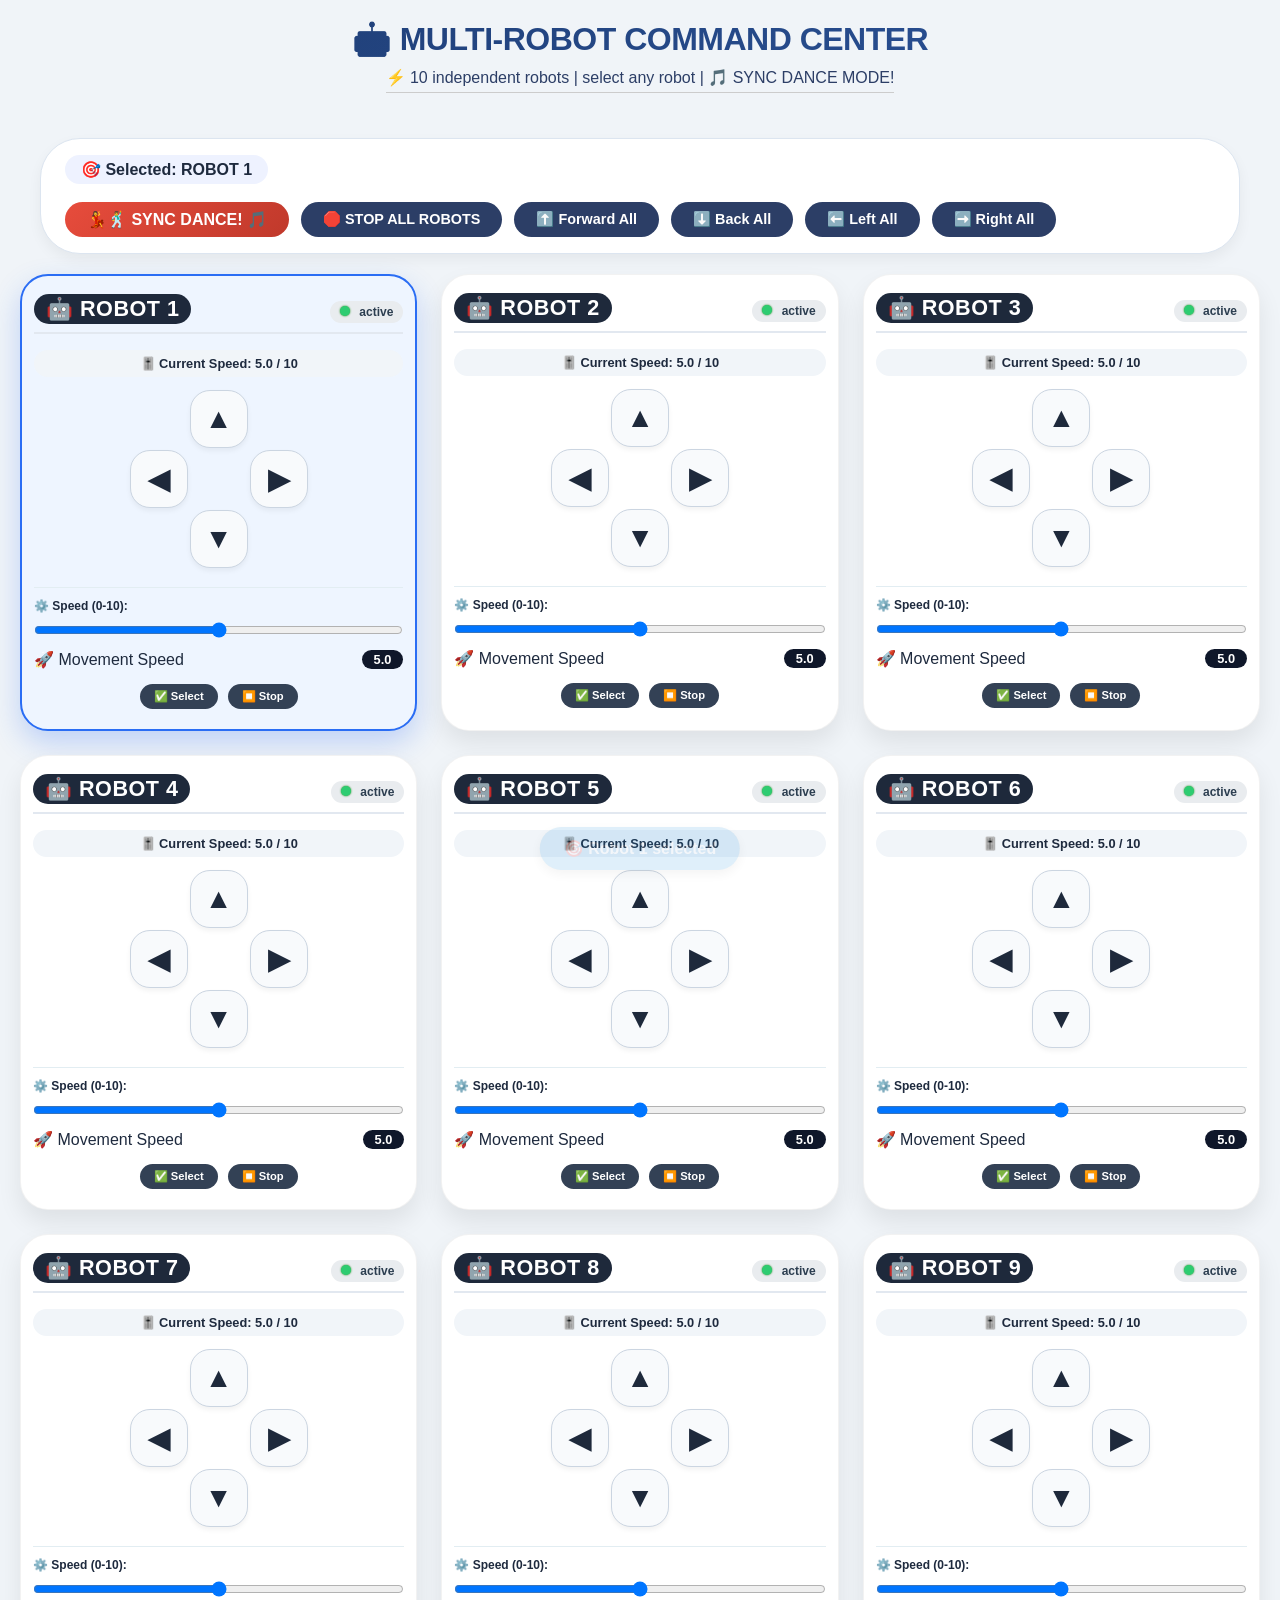
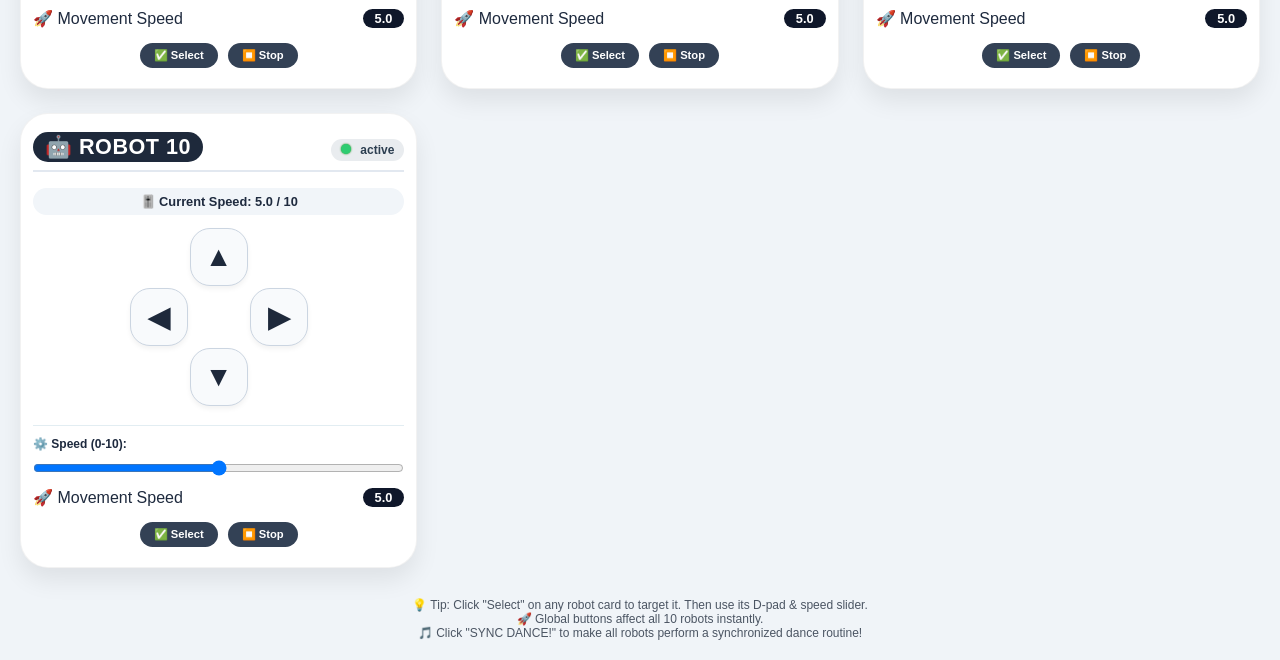
==== templates/index.html @ 6826fd9e "flask-robots-hw Initial commit" ====
<!DOCTYPE html>
<html lang="en">
<head>
    <meta charset="UTF-8">
    <meta name="viewport" content="width=device-width, initial-scale=1.0, user-scalable=no">
    <title>Multi-Robot Control Center | 10 Robots with Sync Dance!</title>
    <style>
        * {
            box-sizing: border-box;
            user-select: none;
        }

        body {
            font-family: 'Segoe UI', Tahoma, Geneva, Verdana, sans-serif;
            background: #f0f4f8;
            margin: 0;
            padding: 20px;
            color: #1e2a3e;
        }

        h1 {
            text-align: center;
            margin-top: 0;
            margin-bottom: 10px;
            font-size: 2rem;
            letter-spacing: -0.5px;
            background: linear-gradient(135deg, #1e3c72, #2a5298);
            -webkit-background-clip: text;
            background-clip: text;
            color: transparent;
        }

        .sub {
            text-align: center;
            color: #2c3e66;
            margin-bottom: 25px;
            font-weight: 500;
            border-bottom: 1px solid #ccc;
            display: inline-block;
            width: auto;
            margin-left: auto;
            margin-right: auto;
            padding-bottom: 5px;
        }

        /* robot grid */
        .robot-grid {
            display: grid;
            grid-template-columns: repeat(auto-fit, minmax(320px, 1fr));
            gap: 24px;
            max-width: 1400px;
            margin: 0 auto 30px auto;
        }

        /* robot card */
        .robot-card {
            background: white;
            border-radius: 28px;
            box-shadow: 0 12px 24px rgba(0, 0, 0, 0.08);
            padding: 18px 12px 20px 12px;
            transition: all 0.2s ease;
            border: 1px solid rgba(0, 0, 0, 0.05);
            position: relative;
        }

        .robot-card.selected {
            background: #eef5ff;
            border: 2px solid #2a6df4;
            box-shadow: 0 12px 28px rgba(42, 109, 244, 0.25);
        }

        /* Dancing animation */
        .robot-card.dancing {
            animation: danceShake 0.3s ease-in-out infinite;
            background: linear-gradient(135deg, #ffe6f0, #fff0e6);
        }

        @keyframes danceShake {
            0%, 100% { transform: translateX(0) rotate(0deg); }
            25% { transform: translateX(-3px) rotate(-1deg); }
            75% { transform: translateX(3px) rotate(1deg); }
        }

        .robot-header {
            display: flex;
            justify-content: space-between;
            align-items: baseline;
            border-bottom: 2px solid #e2e8f0;
            padding-bottom: 8px;
            margin-bottom: 16px;
            flex-wrap: wrap;
        }

        .robot-name {
            font-weight: 800;
            font-size: 1.35rem;
            background: #1e293b;
            display: inline-block;
            padding: 2px 12px;
            border-radius: 40px;
            color: white;
            letter-spacing: 0.5px;
        }

        .robot-status {
            font-size: 0.75rem;
            background: #e9ecef;
            padding: 4px 10px;
            border-radius: 30px;
            font-weight: 600;
            color: #2c3e50;
        }

        .status-led {
            display: inline-block;
            width: 10px;
            height: 10px;
            border-radius: 10px;
            background-color: #2ecc71;
            margin-right: 6px;
            box-shadow: 0 0 2px green;
        }

        .speed-preview {
            font-size: 0.8rem;
            text-align: center;
            background: #f1f5f9;
            margin: 10px 0;
            padding: 6px;
            border-radius: 60px;
            font-weight: 600;
        }

        /* d-pad style */
        .dpad {
            display: flex;
            justify-content: center;
            margin: 12px 0;
        }

        .dpad table {
            margin: 0 auto;
            border-collapse: collapse;
        }

        .dpad button {
            width: 58px;
            height: 58px;
            font-size: 28px;
            font-weight: bold;
            background: #f8fafc;
            border: 1.5px solid #cbd5e1;
            border-radius: 20px;
            cursor: pointer;
            transition: 0.1s linear;
            box-shadow: 0 3px 5px rgba(0,0,0,0.05);
            color: #1e293b;
        }

        .dpad button:active {
            transform: scale(0.94);
            background: #e2e8f0;
        }

        .dpad button:hover {
            background: #eef2ff;
            border-color: #3b82f6;
        }

        /* speed slider row */
        .speed-control {
            margin-top: 18px;
            padding-top: 8px;
            border-top: 1px solid #e2edf2;
        }

        .speed-control input {
            width: 100%;
            margin: 8px 0;
        }

        .speed-value {
            font-weight: 700;
            background: #0f172a;
            display: inline-block;
            padding: 2px 12px;
            border-radius: 24px;
            color: white;
            font-size: 0.8rem;
        }

        .action-buttons {
            display: flex;
            gap: 10px;
            margin-top: 15px;
            justify-content: center;
        }

        .action-buttons button {
            background: #334155;
            border: none;
            padding: 6px 14px;
            border-radius: 40px;
            color: white;
            font-weight: 600;
            cursor: pointer;
            font-size: 0.7rem;
            transition: 0.1s;
        }

        .action-buttons button:active {
            transform: scale(0.95);
        }

        .select-btn {
            background: #2563eb;
        }

        .stop-btn {
            background: #dc2626;
        }

        .global-panel {
            background: white;
            border-radius: 40px;
            max-width: 1200px;
            margin: 20px auto;
            padding: 16px 24px;
            display: flex;
            flex-wrap: wrap;
            justify-content: space-between;
            align-items: center;
            gap: 18px;
            box-shadow: 0 6px 14px rgba(0, 0, 0, 0.05);
            border: 1px solid #dce5f0;
        }

        .global-commands {
            display: flex;
            gap: 12px;
            flex-wrap: wrap;
        }

        .global-commands button {
            background: #2c3e66;
            border: none;
            padding: 8px 22px;
            border-radius: 60px;
            font-weight: bold;
            color: white;
            cursor: pointer;
            font-size: 0.9rem;
            transition: 0.1s;
        }

        .global-commands button:active {
            transform: scale(0.96);
        }

        /* Special dance button style */
        .dance-btn {
            background: linear-gradient(135deg, #e74c3c, #c0392b) !important;
            font-size: 1rem !important;
            animation: pulse 1.5s infinite;
        }

        @keyframes pulse {
            0%, 100% { transform: scale(1); box-shadow: 0 0 0 0 rgba(231, 76, 60, 0.7); }
            50% { transform: scale(1.05); box-shadow: 0 0 0 10px rgba(231, 76, 60, 0); }
        }

        .selected-info {
            background: #eef2ff;
            padding: 5px 16px;
            border-radius: 40px;
            font-weight: 600;
        }

        footer {
            text-align: center;
            font-size: 0.75rem;
            margin-top: 30px;
            color: #4b5563;
        }

        /* Command feedback popup */
        .command-feedback {
            position: absolute;
            background: rgba(0,0,0,0.85);
            color: white;
            padding: 4px 10px;
            border-radius: 20px;
            font-size: 11px;
            font-weight: bold;
            z-index: 100;
            white-space: nowrap;
            pointer-events: none;
        }

        @media (max-width: 700px) {
            .robot-grid {
                grid-template-columns: 1fr;
            }
            .dpad button {
                width: 48px;
                height: 48px;
                font-size: 24px;
            }
        }
    </style>
</head>
<body>

<h1>🤖 MULTI-ROBOT COMMAND CENTER</h1>
<div style="text-align: center;">
    <div class="sub">⚡ 10 independent robots | select any robot | 🎵 SYNC DANCE MODE!</div>
</div>

<!-- GLOBAL ACTION BAR with DANCE BUTTON added -->
<div class="global-panel">
    <div class="selected-info">
        🎯 Selected: <span id="selectedRobotId">None</span>
    </div>
    <div class="global-commands">
        <button id="danceButton" class="dance-btn">💃🕺 SYNC DANCE! 🎵</button>
        <button id="globalStopAll">🛑 STOP ALL ROBOTS</button>
        <button id="globalForwardAll">⬆️ Forward All</button>
        <button id="globalBackAll">⬇️ Back All</button>
        <button id="globalLeftAll">⬅️ Left All</button>
        <button id="globalRightAll">➡️ Right All</button>
    </div>
</div>

<!-- ROBOTS GRID: 10 cards -->
<div class="robot-grid" id="robotsGrid"></div>

<footer>
    💡 Tip: Click "Select" on any robot card to target it. Then use its D-pad & speed slider.<br>
    🚀 Global buttons affect all 10 robots instantly.<br>
    🎵 Click "SYNC DANCE!" to make all robots perform a synchronized dance routine!
</footer>

<script src="https://ajax.googleapis.com/ajax/libs/jquery/3.6.0/jquery.min.js"></script>
<script src="/static/js/logic.js"></script>
</body>
</html>
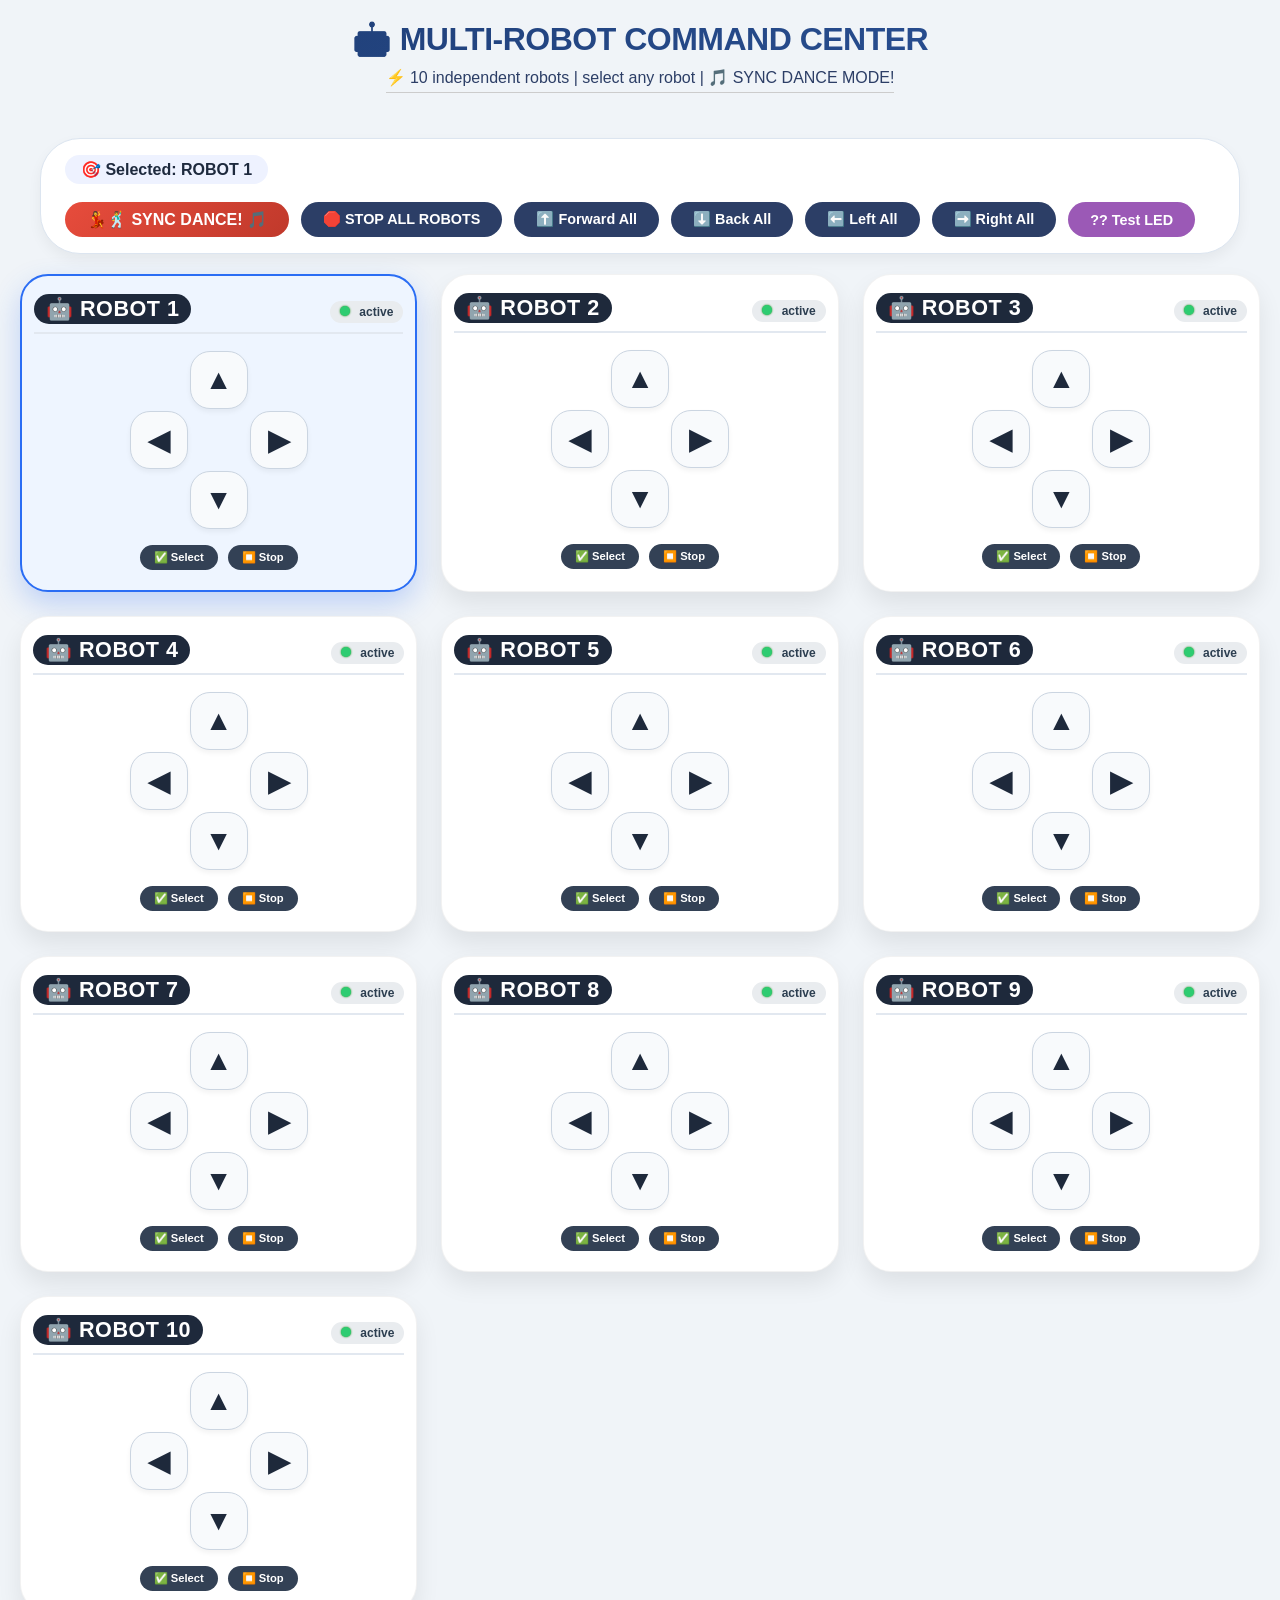
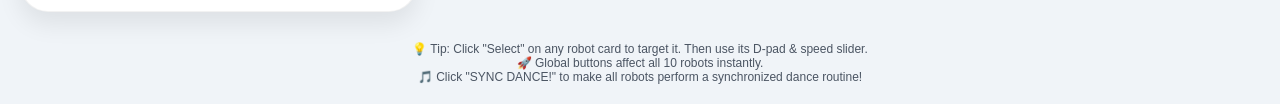
==== commit d965e458: "Multi robots app working for one robot" ====
--- a/templates/index.html
+++ b/templates/index.html
@@ -1,346 +1,347 @@
-<!DOCTYPE html>
-<html lang="en">
-<head>
-    <meta charset="UTF-8">
-    <meta name="viewport" content="width=device-width, initial-scale=1.0, user-scalable=no">
-    <title>Multi-Robot Control Center | 10 Robots with Sync Dance!</title>
-    <style>
-        * {
-            box-sizing: border-box;
-            user-select: none;
-        }
-
-        body {
-            font-family: 'Segoe UI', Tahoma, Geneva, Verdana, sans-serif;
-            background: #f0f4f8;
-            margin: 0;
-            padding: 20px;
-            color: #1e2a3e;
-        }
-
-        h1 {
-            text-align: center;
-            margin-top: 0;
-            margin-bottom: 10px;
-            font-size: 2rem;
-            letter-spacing: -0.5px;
-            background: linear-gradient(135deg, #1e3c72, #2a5298);
-            -webkit-background-clip: text;
-            background-clip: text;
-            color: transparent;
-        }
-
-        .sub {
-            text-align: center;
-            color: #2c3e66;
-            margin-bottom: 25px;
-            font-weight: 500;
-            border-bottom: 1px solid #ccc;
-            display: inline-block;
-            width: auto;
-            margin-left: auto;
-            margin-right: auto;
-            padding-bottom: 5px;
-        }
-
-        /* robot grid */
-        .robot-grid {
-            display: grid;
-            grid-template-columns: repeat(auto-fit, minmax(320px, 1fr));
-            gap: 24px;
-            max-width: 1400px;
-            margin: 0 auto 30px auto;
-        }
-
-        /* robot card */
-        .robot-card {
-            background: white;
-            border-radius: 28px;
-            box-shadow: 0 12px 24px rgba(0, 0, 0, 0.08);
-            padding: 18px 12px 20px 12px;
-            transition: all 0.2s ease;
-            border: 1px solid rgba(0, 0, 0, 0.05);
-            position: relative;
-        }
-
-        .robot-card.selected {
-            background: #eef5ff;
-            border: 2px solid #2a6df4;
-            box-shadow: 0 12px 28px rgba(42, 109, 244, 0.25);
-        }
-
-        /* Dancing animation */
-        .robot-card.dancing {
-            animation: danceShake 0.3s ease-in-out infinite;
-            background: linear-gradient(135deg, #ffe6f0, #fff0e6);
-        }
-
-        @keyframes danceShake {
-            0%, 100% { transform: translateX(0) rotate(0deg); }
-            25% { transform: translateX(-3px) rotate(-1deg); }
-            75% { transform: translateX(3px) rotate(1deg); }
-        }
-
-        .robot-header {
-            display: flex;
-            justify-content: space-between;
-            align-items: baseline;
-            border-bottom: 2px solid #e2e8f0;
-            padding-bottom: 8px;
-            margin-bottom: 16px;
-            flex-wrap: wrap;
-        }
-
-        .robot-name {
-            font-weight: 800;
-            font-size: 1.35rem;
-            background: #1e293b;
-            display: inline-block;
-            padding: 2px 12px;
-            border-radius: 40px;
-            color: white;
-            letter-spacing: 0.5px;
-        }
-
-        .robot-status {
-            font-size: 0.75rem;
-            background: #e9ecef;
-            padding: 4px 10px;
-            border-radius: 30px;
-            font-weight: 600;
-            color: #2c3e50;
-        }
-
-        .status-led {
-            display: inline-block;
-            width: 10px;
-            height: 10px;
-            border-radius: 10px;
-            background-color: #2ecc71;
-            margin-right: 6px;
-            box-shadow: 0 0 2px green;
-        }
-
-        .speed-preview {
-            font-size: 0.8rem;
-            text-align: center;
-            background: #f1f5f9;
-            margin: 10px 0;
-            padding: 6px;
-            border-radius: 60px;
-            font-weight: 600;
-        }
-
-        /* d-pad style */
-        .dpad {
-            display: flex;
-            justify-content: center;
-            margin: 12px 0;
-        }
-
-        .dpad table {
-            margin: 0 auto;
-            border-collapse: collapse;
-        }
-
-        .dpad button {
-            width: 58px;
-            height: 58px;
-            font-size: 28px;
-            font-weight: bold;
-            background: #f8fafc;
-            border: 1.5px solid #cbd5e1;
-            border-radius: 20px;
-            cursor: pointer;
-            transition: 0.1s linear;
-            box-shadow: 0 3px 5px rgba(0,0,0,0.05);
-            color: #1e293b;
-        }
-
-        .dpad button:active {
-            transform: scale(0.94);
-            background: #e2e8f0;
-        }
-
-        .dpad button:hover {
-            background: #eef2ff;
-            border-color: #3b82f6;
-        }
-
-        /* speed slider row */
-        .speed-control {
-            margin-top: 18px;
-            padding-top: 8px;
-            border-top: 1px solid #e2edf2;
-        }
-
-        .speed-control input {
-            width: 100%;
-            margin: 8px 0;
-        }
-
-        .speed-value {
-            font-weight: 700;
-            background: #0f172a;
-            display: inline-block;
-            padding: 2px 12px;
-            border-radius: 24px;
-            color: white;
-            font-size: 0.8rem;
-        }
-
-        .action-buttons {
-            display: flex;
-            gap: 10px;
-            margin-top: 15px;
-            justify-content: center;
-        }
-
-        .action-buttons button {
-            background: #334155;
-            border: none;
-            padding: 6px 14px;
-            border-radius: 40px;
-            color: white;
-            font-weight: 600;
-            cursor: pointer;
-            font-size: 0.7rem;
-            transition: 0.1s;
-        }
-
-        .action-buttons button:active {
-            transform: scale(0.95);
-        }
-
-        .select-btn {
-            background: #2563eb;
-        }
-
-        .stop-btn {
-            background: #dc2626;
-        }
-
-        .global-panel {
-            background: white;
-            border-radius: 40px;
-            max-width: 1200px;
-            margin: 20px auto;
-            padding: 16px 24px;
-            display: flex;
-            flex-wrap: wrap;
-            justify-content: space-between;
-            align-items: center;
-            gap: 18px;
-            box-shadow: 0 6px 14px rgba(0, 0, 0, 0.05);
-            border: 1px solid #dce5f0;
-        }
-
-        .global-commands {
-            display: flex;
-            gap: 12px;
-            flex-wrap: wrap;
-        }
-
-        .global-commands button {
-            background: #2c3e66;
-            border: none;
-            padding: 8px 22px;
-            border-radius: 60px;
-            font-weight: bold;
-            color: white;
-            cursor: pointer;
-            font-size: 0.9rem;
-            transition: 0.1s;
-        }
-
-        .global-commands button:active {
-            transform: scale(0.96);
-        }
-
-        /* Special dance button style */
-        .dance-btn {
-            background: linear-gradient(135deg, #e74c3c, #c0392b) !important;
-            font-size: 1rem !important;
-            animation: pulse 1.5s infinite;
-        }
-
-        @keyframes pulse {
-            0%, 100% { transform: scale(1); box-shadow: 0 0 0 0 rgba(231, 76, 60, 0.7); }
-            50% { transform: scale(1.05); box-shadow: 0 0 0 10px rgba(231, 76, 60, 0); }
-        }
-
-        .selected-info {
-            background: #eef2ff;
-            padding: 5px 16px;
-            border-radius: 40px;
-            font-weight: 600;
-        }
-
-        footer {
-            text-align: center;
-            font-size: 0.75rem;
-            margin-top: 30px;
-            color: #4b5563;
-        }
-
-        /* Command feedback popup */
-        .command-feedback {
-            position: absolute;
-            background: rgba(0,0,0,0.85);
-            color: white;
-            padding: 4px 10px;
-            border-radius: 20px;
-            font-size: 11px;
-            font-weight: bold;
-            z-index: 100;
-            white-space: nowrap;
-            pointer-events: none;
-        }
-
-        @media (max-width: 700px) {
-            .robot-grid {
-                grid-template-columns: 1fr;
-            }
-            .dpad button {
-                width: 48px;
-                height: 48px;
-                font-size: 24px;
-            }
-        }
-    </style>
-</head>
-<body>
-
-<h1>🤖 MULTI-ROBOT COMMAND CENTER</h1>
-<div style="text-align: center;">
-    <div class="sub">⚡ 10 independent robots | select any robot | 🎵 SYNC DANCE MODE!</div>
-</div>
-
-<!-- GLOBAL ACTION BAR with DANCE BUTTON added -->
-<div class="global-panel">
-    <div class="selected-info">
-        🎯 Selected: <span id="selectedRobotId">None</span>
-    </div>
-    <div class="global-commands">
-        <button id="danceButton" class="dance-btn">💃🕺 SYNC DANCE! 🎵</button>
-        <button id="globalStopAll">🛑 STOP ALL ROBOTS</button>
-        <button id="globalForwardAll">⬆️ Forward All</button>
-        <button id="globalBackAll">⬇️ Back All</button>
-        <button id="globalLeftAll">⬅️ Left All</button>
-        <button id="globalRightAll">➡️ Right All</button>
-    </div>
-</div>
-
-<!-- ROBOTS GRID: 10 cards -->
-<div class="robot-grid" id="robotsGrid"></div>
-
-<footer>
-    💡 Tip: Click "Select" on any robot card to target it. Then use its D-pad & speed slider.<br>
-    🚀 Global buttons affect all 10 robots instantly.<br>
-    🎵 Click "SYNC DANCE!" to make all robots perform a synchronized dance routine!
-</footer>
-
-<script src="https://ajax.googleapis.com/ajax/libs/jquery/3.6.0/jquery.min.js"></script>
-<script src="/static/js/logic.js"></script>
-</body>
-</html>+<!DOCTYPE html>
+<html lang="en">
+<head>
+    <meta charset="UTF-8">
+    <meta name="viewport" content="width=device-width, initial-scale=1.0, user-scalable=no">
+    <title>Multi-Robot Control Center | 10 Robots with Sync Dance!</title>
+    <style>
+        * {
+            box-sizing: border-box;
+            user-select: none;
+        }
+
+        body {
+            font-family: 'Segoe UI', Tahoma, Geneva, Verdana, sans-serif;
+            background: #f0f4f8;
+            margin: 0;
+            padding: 20px;
+            color: #1e2a3e;
+        }
+
+        h1 {
+            text-align: center;
+            margin-top: 0;
+            margin-bottom: 10px;
+            font-size: 2rem;
+            letter-spacing: -0.5px;
+            background: linear-gradient(135deg, #1e3c72, #2a5298);
+            -webkit-background-clip: text;
+            background-clip: text;
+            color: transparent;
+        }
+
+        .sub {
+            text-align: center;
+            color: #2c3e66;
+            margin-bottom: 25px;
+            font-weight: 500;
+            border-bottom: 1px solid #ccc;
+            display: inline-block;
+            width: auto;
+            margin-left: auto;
+            margin-right: auto;
+            padding-bottom: 5px;
+        }
+
+        /* robot grid */
+        .robot-grid {
+            display: grid;
+            grid-template-columns: repeat(auto-fit, minmax(320px, 1fr));
+            gap: 24px;
+            max-width: 1400px;
+            margin: 0 auto 30px auto;
+        }
+
+        /* robot card */
+        .robot-card {
+            background: white;
+            border-radius: 28px;
+            box-shadow: 0 12px 24px rgba(0, 0, 0, 0.08);
+            padding: 18px 12px 20px 12px;
+            transition: all 0.2s ease;
+            border: 1px solid rgba(0, 0, 0, 0.05);
+            position: relative;
+        }
+
+        .robot-card.selected {
+            background: #eef5ff;
+            border: 2px solid #2a6df4;
+            box-shadow: 0 12px 28px rgba(42, 109, 244, 0.25);
+        }
+
+        /* Dancing animation */
+        .robot-card.dancing {
+            animation: danceShake 0.3s ease-in-out infinite;
+            background: linear-gradient(135deg, #ffe6f0, #fff0e6);
+        }
+
+        @keyframes danceShake {
+            0%, 100% { transform: translateX(0) rotate(0deg); }
+            25% { transform: translateX(-3px) rotate(-1deg); }
+            75% { transform: translateX(3px) rotate(1deg); }
+        }
+
+        .robot-header {
+            display: flex;
+            justify-content: space-between;
+            align-items: baseline;
+            border-bottom: 2px solid #e2e8f0;
+            padding-bottom: 8px;
+            margin-bottom: 16px;
+            flex-wrap: wrap;
+        }
+
+        .robot-name {
+            font-weight: 800;
+            font-size: 1.35rem;
+            background: #1e293b;
+            display: inline-block;
+            padding: 2px 12px;
+            border-radius: 40px;
+            color: white;
+            letter-spacing: 0.5px;
+        }
+
+        .robot-status {
+            font-size: 0.75rem;
+            background: #e9ecef;
+            padding: 4px 10px;
+            border-radius: 30px;
+            font-weight: 600;
+            color: #2c3e50;
+        }
+
+        .status-led {
+            display: inline-block;
+            width: 10px;
+            height: 10px;
+            border-radius: 10px;
+            background-color: #2ecc71;
+            margin-right: 6px;
+            box-shadow: 0 0 2px green;
+        }
+
+        .speed-preview {
+            font-size: 0.8rem;
+            text-align: center;
+            background: #f1f5f9;
+            margin: 10px 0;
+            padding: 6px;
+            border-radius: 60px;
+            font-weight: 600;
+        }
+
+        /* d-pad style */
+        .dpad {
+            display: flex;
+            justify-content: center;
+            margin: 12px 0;
+        }
+
+        .dpad table {
+            margin: 0 auto;
+            border-collapse: collapse;
+        }
+
+        .dpad button {
+            width: 58px;
+            height: 58px;
+            font-size: 28px;
+            font-weight: bold;
+            background: #f8fafc;
+            border: 1.5px solid #cbd5e1;
+            border-radius: 20px;
+            cursor: pointer;
+            transition: 0.1s linear;
+            box-shadow: 0 3px 5px rgba(0,0,0,0.05);
+            color: #1e293b;
+        }
+
+        .dpad button:active {
+            transform: scale(0.94);
+            background: #e2e8f0;
+        }
+
+        .dpad button:hover {
+            background: #eef2ff;
+            border-color: #3b82f6;
+        }
+
+        /* speed slider row */
+        .speed-control {
+            margin-top: 18px;
+            padding-top: 8px;
+            border-top: 1px solid #e2edf2;
+        }
+
+        .speed-control input {
+            width: 100%;
+            margin: 8px 0;
+        }
+
+        .speed-value {
+            font-weight: 700;
+            background: #0f172a;
+            display: inline-block;
+            padding: 2px 12px;
+            border-radius: 24px;
+            color: white;
+            font-size: 0.8rem;
+        }
+
+        .action-buttons {
+            display: flex;
+            gap: 10px;
+            margin-top: 15px;
+            justify-content: center;
+        }
+
+        .action-buttons button {
+            background: #334155;
+            border: none;
+            padding: 6px 14px;
+            border-radius: 40px;
+            color: white;
+            font-weight: 600;
+            cursor: pointer;
+            font-size: 0.7rem;
+            transition: 0.1s;
+        }
+
+        .action-buttons button:active {
+            transform: scale(0.95);
+        }
+
+        .select-btn {
+            background: #2563eb;
+        }
+
+        .stop-btn {
+            background: #dc2626;
+        }
+
+        .global-panel {
+            background: white;
+            border-radius: 40px;
+            max-width: 1200px;
+            margin: 20px auto;
+            padding: 16px 24px;
+            display: flex;
+            flex-wrap: wrap;
+            justify-content: space-between;
+            align-items: center;
+            gap: 18px;
+            box-shadow: 0 6px 14px rgba(0, 0, 0, 0.05);
+            border: 1px solid #dce5f0;
+        }
+
+        .global-commands {
+            display: flex;
+            gap: 12px;
+            flex-wrap: wrap;
+        }
+
+        .global-commands button {
+            background: #2c3e66;
+            border: none;
+            padding: 8px 22px;
+            border-radius: 60px;
+            font-weight: bold;
+            color: white;
+            cursor: pointer;
+            font-size: 0.9rem;
+            transition: 0.1s;
+        }
+
+        .global-commands button:active {
+            transform: scale(0.96);
+        }
+
+        /* Special dance button style */
+        .dance-btn {
+            background: linear-gradient(135deg, #e74c3c, #c0392b) !important;
+            font-size: 1rem !important;
+            animation: pulse 1.5s infinite;
+        }
+
+        @keyframes pulse {
+            0%, 100% { transform: scale(1); box-shadow: 0 0 0 0 rgba(231, 76, 60, 0.7); }
+            50% { transform: scale(1.05); box-shadow: 0 0 0 10px rgba(231, 76, 60, 0); }
+        }
+
+        .selected-info {
+            background: #eef2ff;
+            padding: 5px 16px;
+            border-radius: 40px;
+            font-weight: 600;
+        }
+
+        footer {
+            text-align: center;
+            font-size: 0.75rem;
+            margin-top: 30px;
+            color: #4b5563;
+        }
+
+        /* Command feedback popup */
+        .command-feedback {
+            position: absolute;
+            background: rgba(0,0,0,0.85);
+            color: white;
+            padding: 4px 10px;
+            border-radius: 20px;
+            font-size: 11px;
+            font-weight: bold;
+            z-index: 100;
+            white-space: nowrap;
+            pointer-events: none;
+        }
+
+        @media (max-width: 700px) {
+            .robot-grid {
+                grid-template-columns: 1fr;
+            }
+            .dpad button {
+                width: 48px;
+                height: 48px;
+                font-size: 24px;
+            }
+        }
+    </style>
+</head>
+<body>
+
+<h1>🤖 MULTI-ROBOT COMMAND CENTER</h1>
+<div style="text-align: center;">
+    <div class="sub">⚡ 10 independent robots | select any robot | 🎵 SYNC DANCE MODE!</div>
+</div>
+
+<!-- GLOBAL ACTION BAR with DANCE BUTTON added -->
+<div class="global-panel">
+    <div class="selected-info">
+        🎯 Selected: <span id="selectedRobotId">None</span>
+    </div>
+    <div class="global-commands">
+        <button id="danceButton" class="dance-btn">💃🕺 SYNC DANCE! 🎵</button>
+        <button id="globalStopAll">🛑 STOP ALL ROBOTS</button>
+        <button id="globalForwardAll">⬆️ Forward All</button>
+        <button id="globalBackAll">⬇️ Back All</button>
+        <button id="globalLeftAll">⬅️ Left All</button>
+        <button id="globalRightAll">➡️ Right All</button>
+        <button id="ledTest" style="background:#9b59b6;">?? Test LED</button>
+    </div>
+</div>
+
+<!-- ROBOTS GRID: 10 cards -->
+<div class="robot-grid" id="robotsGrid"></div>
+
+<footer>
+    💡 Tip: Click "Select" on any robot card to target it. Then use its D-pad & speed slider.<br>
+    🚀 Global buttons affect all 10 robots instantly.<br>
+    🎵 Click "SYNC DANCE!" to make all robots perform a synchronized dance routine!
+</footer>
+
+<script src="https://ajax.googleapis.com/ajax/libs/jquery/3.6.0/jquery.min.js"></script>
+<script src="/static/js/logic.js"></script>
+</body>
+</html>
